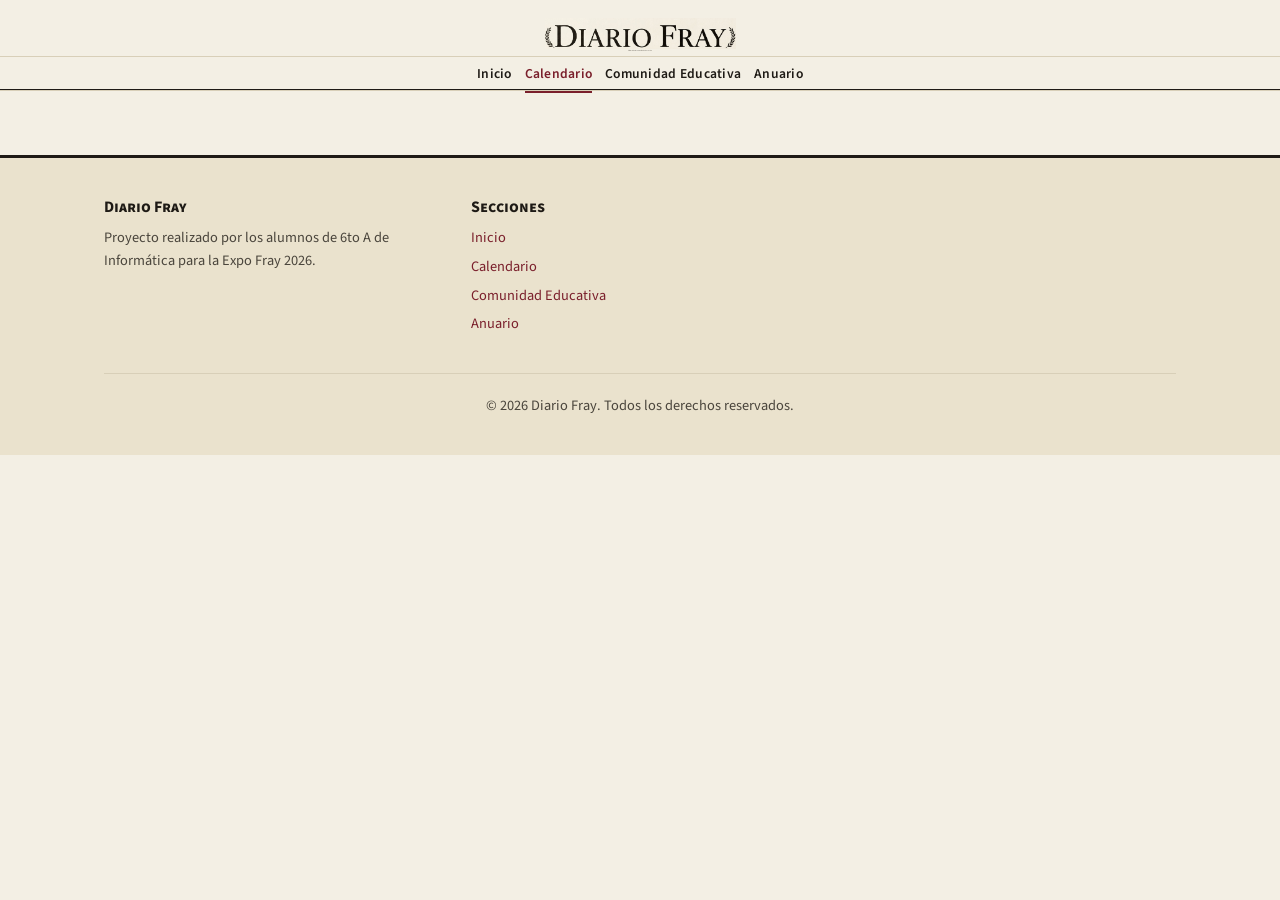
==== calendario.html @ de9e0a6c "Maroli, Malizia: Navbar + Footer + Home" ====
<!DOCTYPE html>
<html lang="es">
<head>
  <meta charset="UTF-8">
  <meta name="viewport" content="width=device-width, initial-scale=1.0">
  <title>Calendario — Diario Fray</title>
  <meta name="description" content="Fechas importantes de la comunidad educativa y de la Expo Fray 2026.">
  <meta property="og:title" content="Calendario — Diario Fray">
  <meta property="og:description" content="Fechas importantes de la comunidad educativa y de la Expo Fray 2026.">
  <meta property="og:type" content="website">
  <meta property="og:image" content="img/logo-diario-fray.png">
  <link rel="icon" href="img/LOGO-FRAY.jpg">
  <link rel="stylesheet" href="styles/globals.css">
  <link rel="stylesheet" href="styles/index.css">
</head>
<body>

  <a class="skip-link" href="#contenido">
    Saltar al contenido
  </a>

  <!-- Encabezado -->
  <header class="site-header">

    <div class="container flag-line">
    </div>

    <div class="masthead">
      <a href="index.html">
        <img
          class="masthead__logo"
          src="img/LOGO-FRAY.jpg"
          alt="Diario Fray"
        >
      </a>

      <p class="masthead__tagline">
        El diario de la comunidad educativa
      </p>
    </div>

    <!-- Navegación principal -->
    <nav class="site-nav" aria-label="Navegación principal">

      <button
        class="nav-toggle"
        aria-expanded="false"
        aria-controls="menu"
      >
        Menú
      </button>

      <ul id="menu">
        <li>
          <a href="index.html">Inicio</a>
        </li>
        <li>
          <a href="calendario.html" aria-current="page">Calendario</a>
        </li>
        <li>
          <a href="comunidad-educativa.html">Comunidad Educativa</a>
        </li>
        <li>
          <a href="anuario.html">Anuario</a>
        </li>
      </ul>

    </nav>
  </header>
  
  <!-- Contenido principal -->
  <main id="contenido">
    <div class="container">
      <!-- Contenido principal vacío listo para usar -->
    </div>
  </main>

  <!-- Pie de página -->
  <footer class="site-footer">

    <div class="container">

      <div class="footer-grid">

        <div>
          <h4>Diario Fray</h4>

          <p>
            Proyecto realizado por los alumnos de 6to A de Informática
            para la Expo Fray 2026.
          </p>
        </div>

        <div>
          <h4>Secciones</h4>

          <ul>
            <li><a href="index.html">Inicio</a></li>
            <li><a href="calendario.html">Calendario</a></li>
            <li>
              <a href="comunidad-educativa.html">
                Comunidad Educativa
              </a>
            </li>
            <li><a href="anuario.html">Anuario</a></li>
          </ul>
        </div>

        <div>

        </div>

      </div>

      <div class="footer-bottom">
        <p>
          &copy; 2026 Diario Fray. Todos los derechos reservados.
        </p>
      </div>

    </div>

  </footer>

  <script src="js/nav.js"></script>

</body>
</html>
---- styles/globals.css ----
/* =========================================================
   DIARIO FRAY — globals.css
   Hoja de estilos compartida por TODO el sitio.
   No modificar la paleta ni las variables sin avisar al equipo:
   se usan en todas las páginas para mantener coherencia visual.
   ========================================================= */

/* ---------- Tipografías ---------- */
@import url('https://fonts.googleapis.com/css2?family=Pirata+One&family=Fraunces:opsz,wght@9..144,400;9..144,500;9..144,600;9..144,700&family=Source+Sans+3:ital,wght@0,400;0,500;0,600;0,700;1,400&display=swap');

/* ---------- Tokens ---------- */
:root {
  /* Paleta — papel envejecido / tinta / detalles editoriales */
  --color-paper: #f3efe4;        /* fondo principal, papel */
  --color-paper-dim: #eae2cd;    /* fondo alterno, tarjetas */
  --color-ink: #1e1a15;          /* texto principal, casi negro cálido */
  --color-ink-soft: #4a453c;     /* texto secundario */
  --color-oxblood: #7a1f2b;      /* acento primario: enlaces, filetes, categorías */
  --color-oxblood-dark: #5c1620; /* hover / estados activos */
  --color-gold: #a9812e;         /* acento secundario: detalles, fechas */
  --color-border: #d8cfb8;       /* filetes finos, separadores */

  /* Tipografía */
  --font-mast: 'Pirata One', cursive;              /* SOLO para el nombre "Diario Fray" */
  --font-display: 'Fraunces', Georgia, serif;       /* títulos de artículos, secciones */
  --font-body: 'Source Sans 3', Arial, sans-serif;  /* texto corrido, navegación, UI */

  /* Layout */
  --max-width: 1120px;
  --gap: 1.75rem;
}

/* ---------- Reset básico ---------- */
* {
  box-sizing: border-box;
}

html {
  scroll-behavior: smooth;
}

body {
  margin: 0;
  background: var(--color-paper);
  color: var(--color-ink);
  font-family: var(--font-body);
  font-size: 17px;
  line-height: 1.6;
  -webkit-font-smoothing: antialiased;
}

img {
  max-width: 100%;
  display: block;
}

a {
  color: var(--color-oxblood);
  text-decoration: none;
}

a:hover,
a:focus-visible {
  color: var(--color-oxblood-dark);
  text-decoration: underline;
}

:focus-visible {
  outline: 2px solid var(--color-oxblood);
  outline-offset: 3px;
}

h1, h2, h3, h4 {
  font-family: var(--font-display);
  color: var(--color-ink);
  margin: 0 0 0.5em;
  line-height: 1.15;
}

p {
  margin: 0 0 1em;
}

.container {
  width: 100%;
  max-width: var(--max-width);
  margin: 0 auto;
  padding: 0 1.5rem;
}

/* Filete fino reutilizable (regla editorial) */
.rule {
  border: none;
  border-top: 1px solid var(--color-border);
  margin: 0;
}

.rule--thick {
  border-top: 3px solid var(--color-ink);
}

/* Etiqueta de sección / categoría, sin abusar de mayúsculas sostenidas */
.eyebrow {
  font-family: var(--font-body);
  font-weight: 600;
  font-variant: small-caps;
  letter-spacing: 0.03em;
  color: var(--color-oxblood);
  font-size: 0.95rem;
}

/* ---------- Encabezado / Masthead ---------- */
.site-header {
  background: var(--color-paper);
  border-bottom: 1px solid var(--color-border);
}

.flag-line {
  display: flex;
  justify-content: space-between;
  align-items: center;
  padding: 0.5rem 0;
  font-family: var(--font-body);
  font-size: 0.8rem;
  color: var(--color-ink-soft);
}

.masthead {
  display: flex;
  flex-direction: column;
  align-items: center;
  text-align: center;
  padding: 0.75rem 0 1.25rem;
}

.masthead__logo {
  max-width: 340px;
  width: 70%;
  height: auto;
}

.masthead__tagline {
  font-family: var(--font-body);
  font-style: italic;
  color: var(--color-ink-soft);
  font-size: 0.9rem;
  margin-top: 0.5rem;
}

/* ---------- Navegación principal ---------- */
.site-nav {
  border-top: 1px solid var(--color-border);
  border-bottom: 3px solid var(--color-ink);
}

.site-nav ul {
  list-style: none;
  display: flex;
  justify-content: center;
  flex-wrap: wrap;
  gap: 0.5rem 2rem;
  margin: 0;
  padding: 0.85rem 1.5rem;
}

.site-nav a {
  font-family: var(--font-body);
  font-weight: 600;
  color: var(--color-ink);
  font-size: 0.95rem;
  letter-spacing: 0.02em;
  padding: 0.2rem 0;
  border-bottom: 2px solid transparent;
}

.site-nav a:hover,
.site-nav a:focus-visible,
.site-nav a[aria-current="page"] {
  color: var(--color-oxblood);
  text-decoration: none;
  border-bottom-color: var(--color-oxblood);
}

/* ---------- Pie de página ---------- */
.site-footer {
  border-top: 3px solid var(--color-ink);
  background: var(--color-paper-dim);
  margin-top: 4rem;
  padding: 2.5rem 0 1.5rem;
  font-family: var(--font-body);
  color: var(--color-ink-soft);
  font-size: 0.9rem;
}

.footer-grid {
  display: grid;
  grid-template-columns: repeat(3, 1fr);
  gap: var(--gap);
  margin-bottom: 2rem;
}

.footer-grid h4 {
  font-family: var(--font-body);
  font-variant: small-caps;
  font-weight: 700;
  color: var(--color-ink);
  font-size: 1rem;
  margin-bottom: 0.6rem;
}

.footer-grid ul {
  list-style: none;
  margin: 0;
  padding: 0;
}

.footer-grid li {
  margin-bottom: 0.35rem;
}

.footer-bottom {
  text-align: center;
  padding-top: 1.25rem;
  border-top: 1px solid var(--color-border);
}

/* ---------- Responsive ---------- */
@media (max-width: 720px) {
  .footer-grid {
    grid-template-columns: 1fr;
  }

  .site-nav ul {
    gap: 0.5rem 1.1rem;
    font-size: 0.9rem;
  }

  .masthead__logo {
    width: 85%;
  }
}
---- styles/index.css ----
/* =========================================================
   DIARIO FRAY — index.css
   Estilos exclusivos de la portada (index.html).
   Depende de globals.css (variables, tipografías, header/footer).
   ========================================================= */

.portada {
  padding-top: 2.5rem;
}

/* ---------- Destacado principal ---------- */
.destacado {
  display: grid;
  grid-template-columns: 1.5fr 1fr;
  gap: var(--gap);
  padding-bottom: 2.5rem;
  border-bottom: 1px solid var(--color-border);
  margin-bottom: 2.5rem;
}

.destacado__nota {
  padding-right: var(--gap);
  border-right: 1px solid var(--color-border);
}

.destacado__imagen {
  aspect-ratio: 16 / 10;
  background: linear-gradient(135deg, var(--color-ink) 0%, var(--color-oxblood-dark) 60%, var(--color-oxblood) 100%);
  margin-bottom: 1.25rem;
}

.destacado__nota h1 {
  font-size: clamp(1.9rem, 3.2vw, 2.75rem);
  font-weight: 600;
  max-width: 34ch;
}

.destacado__bajada {
  font-size: 1.05rem;
  color: var(--color-ink-soft);
  max-width: 60ch;
}

.destacado__meta {
  font-size: 0.85rem;
  color: var(--color-gold);
  font-family: var(--font-body);
  font-weight: 600;
  margin-bottom: 0.5rem;
}

/* ---------- Columna de breves ---------- */
.breves h2 {
  font-size: 1.1rem;
  font-family: var(--font-body);
  font-variant: small-caps;
  font-weight: 700;
  border-bottom: 2px solid var(--color-ink);
  padding-bottom: 0.4rem;
  margin-bottom: 1rem;
}

.breve {
  padding-bottom: 1rem;
  margin-bottom: 1rem;
  border-bottom: 1px dashed var(--color-border);
}

.breve:last-child {
  border-bottom: none;
  margin-bottom: 0;
}

.breve h3 {
  font-size: 1.05rem;
  font-weight: 600;
  margin-bottom: 0.3rem;
}

.breve a {
  color: var(--color-ink);
}

.breve a:hover {
  color: var(--color-oxblood);
}

.breve p {
  font-size: 0.92rem;
  color: var(--color-ink-soft);
  margin: 0;
}

/* ---------- Sección: últimas noticias ---------- */
.seccion {
  padding: 2rem 0 3rem;
}

.seccion__titulo {
  display: flex;
  align-items: baseline;
  gap: 0.75rem;
  margin-bottom: 1.5rem;
}

.seccion__titulo h2 {
  font-size: 1.6rem;
  font-weight: 600;
  white-space: nowrap;
}

.seccion__titulo .rule {
  flex: 1;
  border-top: 1px solid var(--color-border);
}

.noticias-grid {
  display: grid;
  grid-template-columns: repeat(3, 1fr);
  gap: var(--gap);
}

.tarjeta {
  border: 1px solid var(--color-border);
  padding: 1.1rem;
  background: var(--color-paper);
  display: flex;
  flex-direction: column;
}

.tarjeta__imagen {
  aspect-ratio: 4 / 3;
  margin: -1.1rem -1.1rem 1rem;
  background: var(--color-paper-dim);
  border-bottom: 1px solid var(--color-border);
  background-image: repeating-linear-gradient(
    45deg,
    var(--color-paper-dim),
    var(--color-paper-dim) 10px,
    #e2d9c1 10px,
    #e2d9c1 20px
  );
}

.tarjeta h3 {
  font-size: 1.15rem;
  font-weight: 600;
  margin-bottom: 0.4rem;
}

.tarjeta a {
  color: var(--color-ink);
}

.tarjeta a:hover {
  color: var(--color-oxblood);
}

.tarjeta p {
  font-size: 0.92rem;
  color: var(--color-ink-soft);
  margin-bottom: 0;
}

/* ---------- Responsive ---------- */
@media (max-width: 860px) {
  .destacado {
    grid-template-columns: 1fr;
  }

  .destacado__nota {
    padding-right: 0;
    border-right: none;
    padding-bottom: 1.5rem;
    border-bottom: 1px solid var(--color-border);
  }

  .noticias-grid {
    grid-template-columns: repeat(2, 1fr);
  }
}

@media (max-width: 560px) {
  .noticias-grid {
    grid-template-columns: 1fr;
  }
}

/* DIARIO FRAY — extra.css: menú móvil, páginas internas y mejoras. Usa las variables de globals.css. */
.skip-link{position:absolute;left:-999px;top:0;background:var(--color-ink);color:var(--color-paper);padding:.5rem 1rem;z-index:10}
.skip-link:focus{left:0}
.nav-toggle{display:none;background:none;border:1px solid var(--color-ink);color:var(--color-ink);font:600 .95rem var(--font-body);padding:.5rem 1rem;margin:.6rem auto;cursor:pointer}
.eyebrow--date{color:#7d5f1c}
.destacado__meta{color:#7d5f1c}
.page-head{padding:2.5rem 0 1.5rem;border-bottom:1px solid var(--color-border);margin-bottom:2rem}
.page-head h1{font-size:clamp(2rem,4vw,3rem);font-weight:600;margin-bottom:.4rem}
.page-head p{color:var(--color-ink-soft);max-width:62ch;margin:0}
.cards{display:grid;grid-template-columns:repeat(auto-fill,minmax(240px,1fr));gap:var(--gap)}
.card{border:1px solid var(--color-border);padding:1.1rem;background:var(--color-paper)}
.card h3{font-size:1.15rem;font-weight:600}
.card p{font-size:.92rem;color:var(--color-ink-soft);margin:0}
.card__img{aspect-ratio:1/1;margin:-1.1rem -1.1rem 1rem;border-bottom:1px solid var(--color-border);background:repeating-linear-gradient(45deg,var(--color-paper-dim),var(--color-paper-dim) 10px,#e2d9c1 10px,#e2d9c1 20px)}
.agenda{list-style:none;margin:0;padding:0}
.agenda li{display:grid;grid-template-columns:90px 1fr;gap:1.25rem;padding:1.1rem 0;border-bottom:1px dashed var(--color-border)}
.agenda__fecha{font-family:var(--font-display);text-align:center;border:1px solid var(--color-border);background:var(--color-paper-dim);padding:.4rem 0;line-height:1.1}
.agenda__fecha strong{display:block;font-size:1.9rem;color:var(--color-oxblood)}
.agenda__fecha span{font-size:.85rem;font-variant:small-caps;color:var(--color-ink-soft)}
.agenda h3{font-size:1.15rem;margin-bottom:.2rem}
.agenda p{margin:0;color:var(--color-ink-soft);font-size:.95rem}
.agenda .destacada{background:#f7efe0}
.articulo{max-width:70ch;margin:0 auto;padding:2.5rem 0 1rem}
.articulo h1{font-size:clamp(2rem,4vw,2.9rem);font-weight:600}
.articulo__bajada{font-family:var(--font-display);font-size:1.2rem;color:var(--color-ink-soft);border-bottom:1px solid var(--color-border);padding-bottom:1.25rem;margin-bottom:1.5rem}
.articulo__foto{aspect-ratio:16/9;margin-bottom:.5rem;background:linear-gradient(135deg,var(--color-ink),var(--color-oxblood-dark) 60%,var(--color-oxblood))}
.articulo__pie{font-size:.85rem;color:var(--color-ink-soft);font-style:italic;margin-bottom:1.75rem}
.articulo__volver{display:inline-block;margin-top:1.5rem}
@media(max-width:720px){
  .nav-toggle{display:block}
  .site-nav ul{display:none;flex-direction:column;align-items:center}
  .site-nav.abierto ul{display:flex}
  .agenda li{grid-template-columns:70px 1fr}
}

/* --- Navegación más chica y compacta --- */
.site-nav{border-bottom-width:1px}
.site-nav ul{padding:0.15rem 1rem;gap:0.1rem 0.8rem}
.site-nav a{font-size:0.85rem;padding:0.5rem 0;line-height:1.1}

/* --- Cabecera / Masthead más compacta --- */
.masthead {
  padding: 0.1rem 0;        /* Reduce el espacio vertical arriba y abajo del logo */
  margin-bottom: 0.01rem;    /* Reduce la distancia entre el masthead y el menú de navegación */
}

.masthead__logo {
  max-width: 955px;         /* Achica el ancho máximo del logo (antes estaba en 560px) */
  width: 20%;               /* Ancho relativo en pantallas medianas */
}

.masthead p, 
.masthead__bajada, 
.masthead__tagline {
  margin-top: 0.1rem;       /* Reduce la distancia entre el logo y la frase/bajada */
  font-size: 0.1rem;        /* Opcional: achica un poco el texto secundario ("El diario de la comunidad...") */
}

/* Ajuste fino para pantallas pequeñas/móviles */
@media(max-width: 720px) {
  .masthead {
    padding: 0.2rem 0;
  }
  .masthead__logo {
    max-width: 240px;      /* Más chico en celulares */
    width: 80%;
  }
}



/* --- Centrado perfecto del logo --- */
.masthead {
  text-align: center; /* Centra textos o elementos inline dentro del contenedor */
}

.masthead > a {
  display: block;
  margin-left: auto !important;
  margin-right: auto !important;
}

.masthead__logo {
  display: block;
  margin-left: auto !important;
  margin-right: auto !important;
}
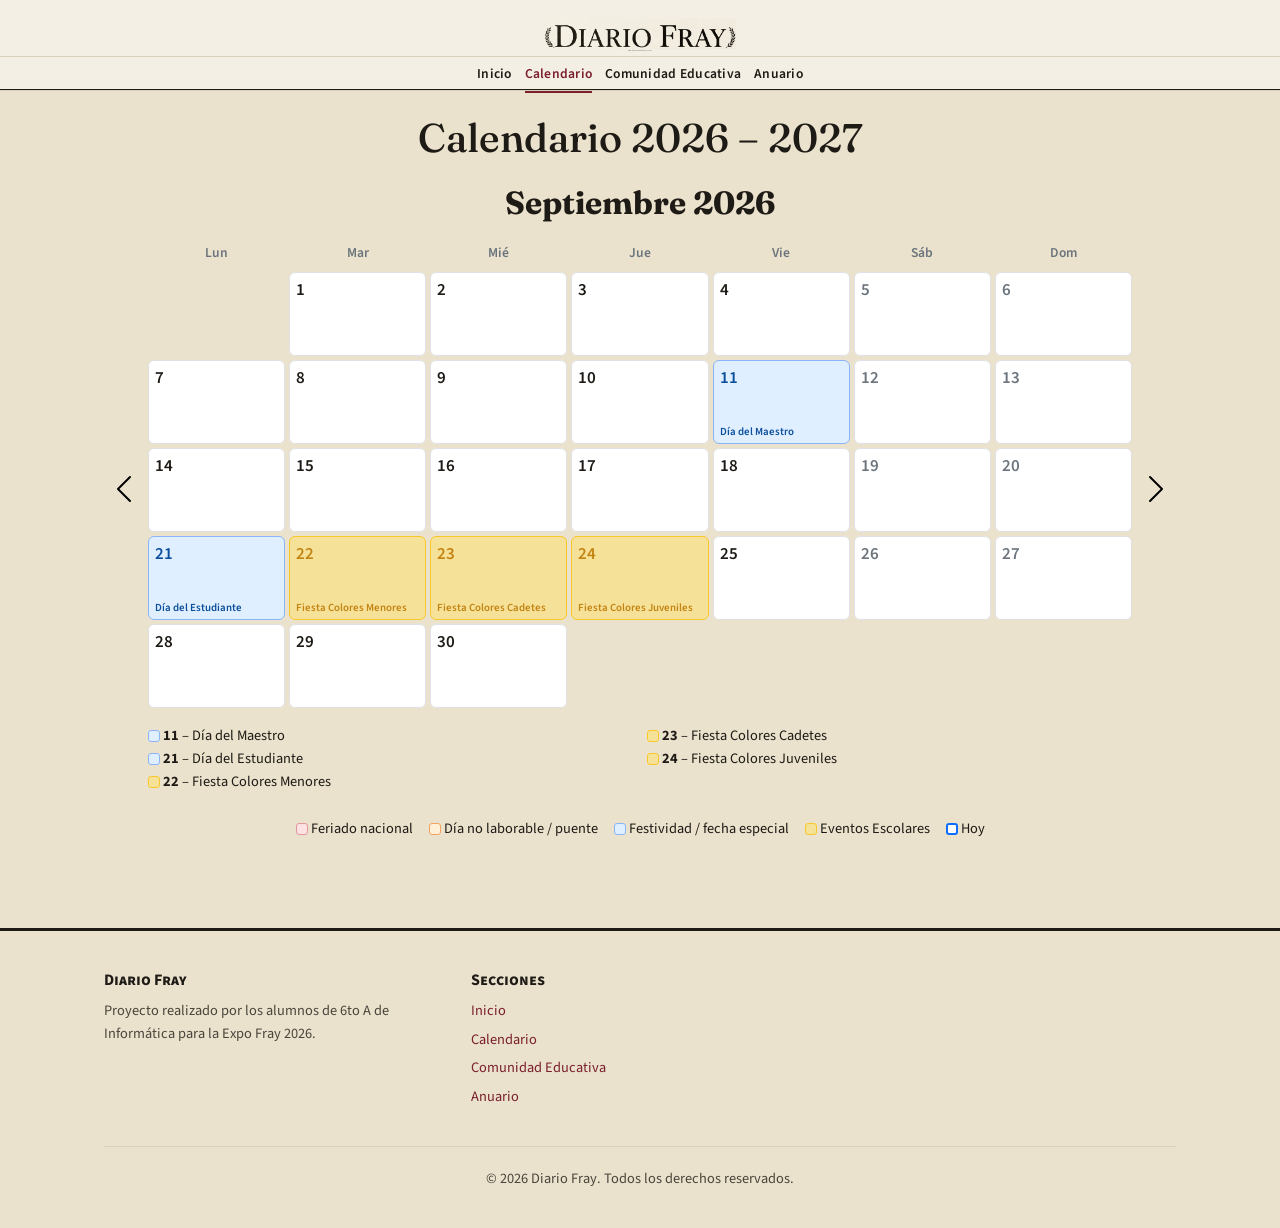
==== commit d175b767: "Roda, Spadaro, Rodriguez" ====
--- a/calendario.html
+++ b/calendario.html
@@ -2,19 +2,13 @@
 <html lang="es">
 <head>
   <meta charset="UTF-8">
-  <meta name="viewport" content="width=device-width, initial-scale=1.0">
-  <title>Calendario — Diario Fray</title>
-  <meta name="description" content="Fechas importantes de la comunidad educativa y de la Expo Fray 2026.">
-  <meta property="og:title" content="Calendario — Diario Fray">
-  <meta property="og:description" content="Fechas importantes de la comunidad educativa y de la Expo Fray 2026.">
-  <meta property="og:type" content="website">
-  <meta property="og:image" content="img/logo-diario-fray.png">
-  <link rel="icon" href="img/LOGO-FRAY.jpg">
-  <link rel="stylesheet" href="styles/globals.css">
-  <link rel="stylesheet" href="styles/index.css">
+  <meta name="viewport" content="width=device-width, initial-scale=1">
+  <title>Calendario Sep 2026 – Mar 2027</title>
+  <link href="https://cdn.jsdelivr.net/npm/bootstrap@5.3.3/dist/css/bootstrap.min.css" rel="stylesheet">
+  <link rel="stylesheet" href="./styles/calendario.css">
 </head>
+
 <body>
-
   <a class="skip-link" href="#contenido">
     Saltar al contenido
   </a>
@@ -67,17 +61,122 @@
 
     </nav>
   </header>
-  
-  <!-- Contenido principal -->
-  <main id="contenido">
-    <div class="container">
-      <!-- Contenido principal vacío listo para usar -->
+
+  <main class="container py-4">
+    <h1 class="text-center mb-4">Calendario 2026 – 2027</h1>
+
+    <!-- Carrusel: sin autoplay (data-bs-interval="false") y sin animación (ver CSS) -->
+    <div id="calendario" class="carousel slide" data-bs-interval="false">
+      <div class="carousel-inner" id="meses"></div>
+
+      <button class="carousel-control-prev" type="button" data-bs-target="#calendario" data-bs-slide="prev">
+        <span class="carousel-control-prev-icon" aria-hidden="true"></span>
+        <span class="visually-hidden">Mes anterior</span>
+      </button>
+      <button class="carousel-control-next" type="button" data-bs-target="#calendario" data-bs-slide="next">
+        <span class="carousel-control-next-icon" aria-hidden="true"></span>
+        <span class="visually-hidden">Mes siguiente</span>
+      </button>
+    </div>
+
+    <div class="leyenda d-flex flex-wrap justify-content-center gap-3 mt-4">
+      <span><i class="punto feriado"></i> Feriado nacional</span>
+      <span><i class="punto turistico"></i> Día no laborable / puente</span>
+      <span><i class="punto festividad"></i> Festividad / fecha especial</span>
+      <span><i class="punto escuela"></i> Eventos Escolares</span>
+      <span><i class="punto hoy"></i> Hoy</span>
     </div>
   </main>
+
+  <script src="https://cdn.jsdelivr.net/npm/bootstrap@5.3.3/dist/js/bootstrap.bundle.min.js"></script>
+  <script>
+    // tipo: feriado | turistico | festividad
+    const FECHAS = {
+      // 2026
+      "2026-09-11": { tipo: "festividad", nombre: "Día del Maestro" },
+      "2026-09-21": { tipo: "festividad", nombre: "Día del Estudiante" },
+      "2026-09-22": { tipo: "escuela", nombre: "Fiesta Colores Menores" },
+      "2026-09-23": { tipo: "escuela", nombre: "Fiesta Colores Cadetes" },
+      "2026-09-24": { tipo: "escuela", nombre: "Fiesta Colores Juveniles" },
+      "2026-10-12": { tipo: "feriado",    nombre: "Diversidad Cultural" },
+      "2026-10-18": { tipo: "festividad", nombre: "Día de la Madre" },
+      "2026-10-31": { tipo: "festividad", nombre: "Halloween" },
+      "2026-11-06": { tipo: "escuela", nombre: "Expo fray" },
+      "2026-11-07": { tipo: "escuela", nombre: "Expo fray" },
+      "2026-11-09": { tipo: "feriado",    nombre: "Visita del Papa" },
+      "2026-11-23": { tipo: "feriado",    nombre: "Día de la Soberanía" },
+      "2026-12-07": { tipo: "turistico",  nombre: "Puente turístico" },
+      "2026-12-08": { tipo: "feriado",    nombre: "Inmaculada Concepción" },
+      "2026-12-24": { tipo: "festividad", nombre: "Nochebuena" },
+      "2026-12-25": { tipo: "feriado",    nombre: "Navidad" },
+      "2026-12-31": { tipo: "festividad", nombre: "Nochevieja" },
+      // 2027
+      "2027-01-01": { tipo: "feriado",    nombre: "Año Nuevo" },
+      "2027-01-06": { tipo: "festividad", nombre: "Reyes Magos" },
+      "2027-02-08": { tipo: "feriado",    nombre: "Carnaval" },
+      "2027-02-09": { tipo: "feriado",    nombre: "Carnaval" },
+      "2027-03-08": { tipo: "festividad", nombre: "Día de la Mujer" },
+      "2027-03-24": { tipo: "feriado",    nombre: "Día de la Memoria" },
+      "2027-03-25": { tipo: "turistico",  nombre: "Jueves Santo" },
+      "2027-03-26": { tipo: "feriado",    nombre: "Viernes Santo" },
+      "2027-03-28": { tipo: "festividad", nombre: "Pascua" },
+    };
+
+    const NOMBRES_MES = [
+        "Enero","Febrero","Marzo",
+        "Abril","Mayo","Junio",
+        "Julio","Agosto","Septiembre",
+        "Octubre","Noviembre","Diciembre"
+    ];
+    const NOMBRES_DIA = ["Lun","Mar","Mié","Jue","Vie","Sáb","Dom"];
+
+    const clave = (y, m, d) =>
+      `${y}-${String(m + 1).padStart(2, "0")}-${String(d).padStart(2, "0")}`;
+
+    const hoy = new Date();
+    const claveHoy = clave(hoy.getFullYear(), hoy.getMonth(), hoy.getDate());
+
+    const contenedor = document.getElementById("meses");
+
+    // Septiembre 2026 (mes 8) + 6 meses = Marzo 2027
+    for (let i = 0; i < 7; i++) {
+      const mes = (8 + i) % 12;
+      const anio = 2026 + Math.floor((8 + i) / 12);
+      const diasDelMes = new Date(anio, mes + 1, 0).getDate();
+      const offset = (new Date(anio, mes, 1).getDay() + 6) % 7; // semana desde lunes
+
+      let celdas = NOMBRES_DIA.map(d => `<div class="cab">${d}</div>`).join("");
+      for (let v = 0; v < offset; v++) celdas += `<div class="dia vacio"></div>`;
+
+      let lista = "";
+      for (let d = 1; d <= diasDelMes; d++) {
+        const k = clave(anio, mes, d);
+        const info = FECHAS[k];
+        const col = (offset + d - 1) % 7;
+        const clases = ["dia"];
+        if (col >= 5) clases.push("finde");
+        if (info) clases.push(info.tipo);
+        if (k === claveHoy) clases.push("hoy");
+
+        celdas += `<div class="${clases.join(" ")}" ${info ? `title="${info.nombre}"` : ""}>
+          <span class="num">${d}</span>
+          ${info ? `<span class="etiqueta">${info.nombre}</span>` : ""}
+        </div>`;
+
+        if (info) lista += `<li><i class="punto ${info.tipo}"></i> <strong>${d}</strong> – ${info.nombre}</li>`;
+      }
+
+      contenedor.insertAdjacentHTML("beforeend", `
+        <div class="carousel-item ${i === 0 ? "active" : ""}">
+          <h2 class="mes-titulo">${NOMBRES_MES[mes]} ${anio}</h2>
+          <div class="grilla">${celdas}</div>
+          <ul class="lista-fechas">${lista}</ul>
+        </div>`);
+    }
+  </script>
 
   <!-- Pie de página -->
   <footer class="site-footer">
-
     <div class="container">
 
       <div class="footer-grid">
@@ -119,10 +218,8 @@
       </div>
 
     </div>
-
   </footer>
 
   <script src="js/nav.js"></script>
-
 </body>
 </html>
--- a/styles/calendario.css
+++ b/styles/calendario.css
@@ -0,0 +1,139 @@
+@import url(globals.css);
+@import url(index.css);
+
+body {
+    background: #eae2cd;
+  }
+  
+  /* Carrusel sin animaciones: el cambio de mes es instantáneo */
+  .carousel-item,
+  .carousel-item-next,
+  .carousel-item-prev,
+  .carousel-item.active {
+    transition: none !important;
+  }
+  
+  #calendario {
+    padding: 0 2.75rem;
+  }
+  
+  .carousel-control-prev,
+  .carousel-control-next {
+    width: 2.5rem;
+    opacity: 1;
+  }
+  
+  .carousel-control-prev-icon,
+  .carousel-control-next-icon {
+    filter: invert(1) grayscale(1); /* íconos oscuros sobre fondo claro */
+  }
+  
+  .mes-titulo {
+    text-align: center;
+    font-weight: 700;
+    margin-bottom: 1rem;
+  }
+  
+  .grilla {
+    display: grid;
+    grid-template-columns: repeat(7, 1fr);
+    gap: 4px;
+  }
+  
+  .cab {
+    text-align: center;
+    font-weight: 600;
+    font-size: 0.85rem;
+    color: #6c757d;
+    padding: 0.25rem 0;
+  }
+  
+  .dia {
+    background: #fff;
+    border: 1px solid #dee2e6;
+    border-radius: 6px;
+    min-height: 84px;
+    padding: 4px 6px;
+    display: flex;
+    flex-direction: column;
+    overflow: hidden;
+  }
+  
+  .dia.vacio {
+    background: transparent;
+    border: none;
+  }
+  
+  .num {
+    font-weight: 600;
+  }
+  
+  .dia.finde .num {
+    color: #6c757d;
+  }
+  
+  .etiqueta {
+    margin-top: auto;
+    font-size: 0.68rem;
+    font-weight: 600;
+    line-height: 1.15;
+  }
+  
+  /* Tipos de fecha */
+  .dia.feriado    { background: #fde2e4; border-color: #e5989b; }
+  .dia.feriado .etiqueta,
+  .dia.feriado .num { color: #9d0208; }
+  
+  .dia.turistico  { background: #fff0d6; border-color: #f4a261; }
+  .dia.turistico .etiqueta,
+  .dia.turistico .num { color: #9a5b00; }
+  
+  .dia.festividad { background: #e0efff; border-color: #8ab4f8; }
+  .dia.festividad .etiqueta,
+  .dia.festividad .num { color: #0b4f9c; }
+
+  .dia.escuela { background: hsla(46, 92%, 76%, 0.774); border-color: hsl(46, 94%, 57%); }
+  .dia.escuela .etiqueta,
+  .dia.escuela .num { color: #c28412; }
+  
+  .dia.hoy {
+    outline: 3px solid #0d6efd;
+    outline-offset: -2px;
+  }
+  
+  /* Lista de fechas debajo de cada mes */
+  .lista-fechas {
+    list-style: none;
+    padding: 0;
+    margin: 1rem 0 0;
+    columns: 2;
+    font-size: 0.9rem;
+  }
+  
+  /* Leyenda */
+  .leyenda {
+    font-size: 0.9rem;
+  }
+  
+  .punto {
+    display: inline-block;
+    width: 12px;
+    height: 12px;
+    border-radius: 3px;
+    border: 1px solid #adb5bd;
+    vertical-align: middle;
+  }
+  
+  .punto.feriado    { background: #fde2e4; border-color: #e5989b; }
+  .punto.turistico  { background: #fff0d6; border-color: #f4a261; }
+  .punto.festividad { background: #e0efff; border-color: #8ab4f8; }
+  .punto.escuela    { background: hsla(46, 92%, 76%, 0.774); border-color: hsl(46, 94%, 57%); }
+  .punto.hoy        { background: #fff; border: 2px solid #0d6efd; }
+  
+  /* Celulares */
+  @media (max-width: 576px) {
+    #calendario { padding: 0 2.25rem; }
+    .dia { min-height: 56px; padding: 2px 3px; }
+    .etiqueta { font-size: 0.55rem; }
+    .lista-fechas { columns: 1; }
+  }
